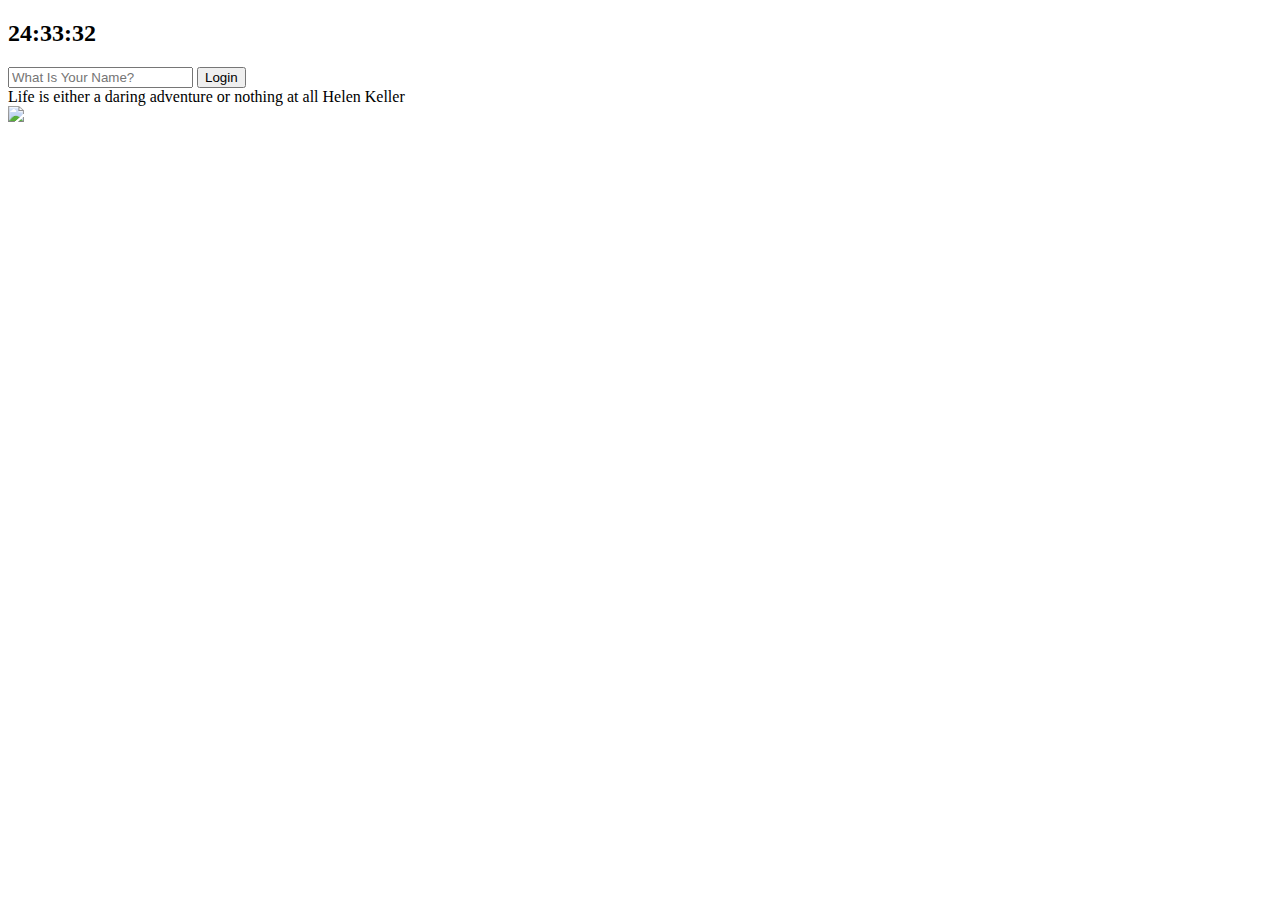
==== momentum/index.html @ b3647c24 "first commit" ====
<!DOCTYPE html>
<html lang="ko">
  <head>
    <title>Momentum App</title>
    <meta charset="UTF-8" />
    <link rel="stylesheet" href="./css/style.css" />
    <script defer src="./js/greetings.js"></script>
    <script defer src="./js/clock.js"></script>
    <script defer src="./js/quotes.js"></script>
    <script defer src="./js/background.js"></script>
  </head>
  <body>
    <h2 id="clock">
      00:00:00
    </h2>
    <form id="login__form" class="hidden">
      <input class="input" required maxlength="15" type="text" placeholder="What Is Your Name?" />
      <input type="submit" value="Login" />
    </form>
    <h1 id="greeting" class="hidden">
    </h1>
    <div class="quotes">
      <span></span>
      <span></span>
    </div>
  </body>
</html>
---- momentum/css/style.css ----
/* * {
  margin: 0;
}
html,
body {
  width: 100%;
  height: 100%;
} */


.hidden{
  display: none;
}
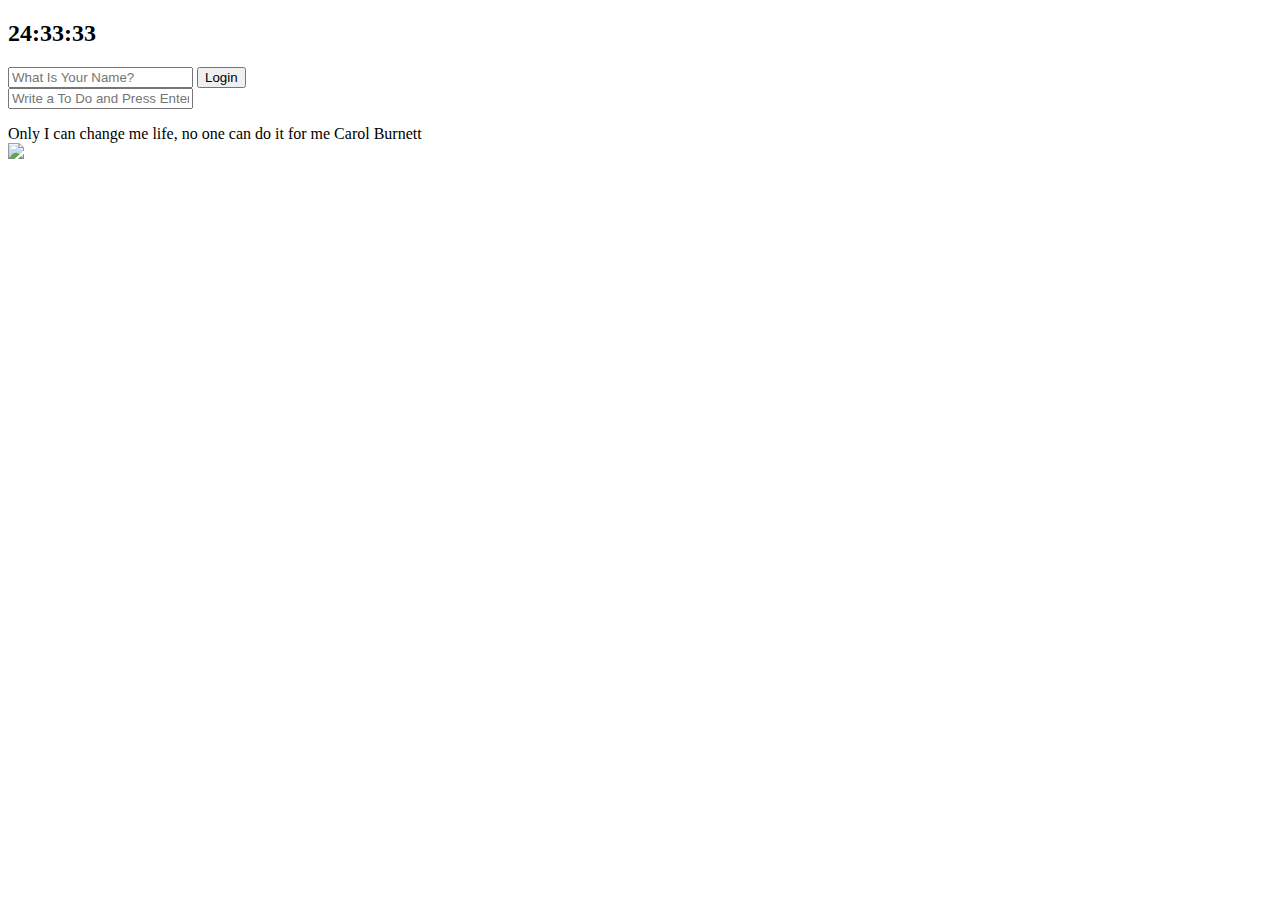
==== commit b175ae27: "마크업 업데이트" ====
--- a/momentum/index.html
+++ b/momentum/index.html
@@ -8,6 +8,8 @@
     <script defer src="./js/clock.js"></script>
     <script defer src="./js/quotes.js"></script>
     <script defer src="./js/background.js"></script>
+    <script defer src="./js/todo.js"></script>
+    <script defer src="./js/weather.js"></script>
   </head>
   <body>
     <h2 id="clock">
@@ -19,7 +21,15 @@
     </form>
     <h1 id="greeting" class="hidden">
     </h1>
+    <form id = "todo-form">
+      <input type="text" placeholder="Write a To Do and Press Enter" required />
+    </form>
+    <ul id = "todo-list"></ul>
     <div class="quotes">
+      <span></span>
+      <span></span>
+    </div>
+    <div id="weather">
       <span></span>
       <span></span>
     </div>
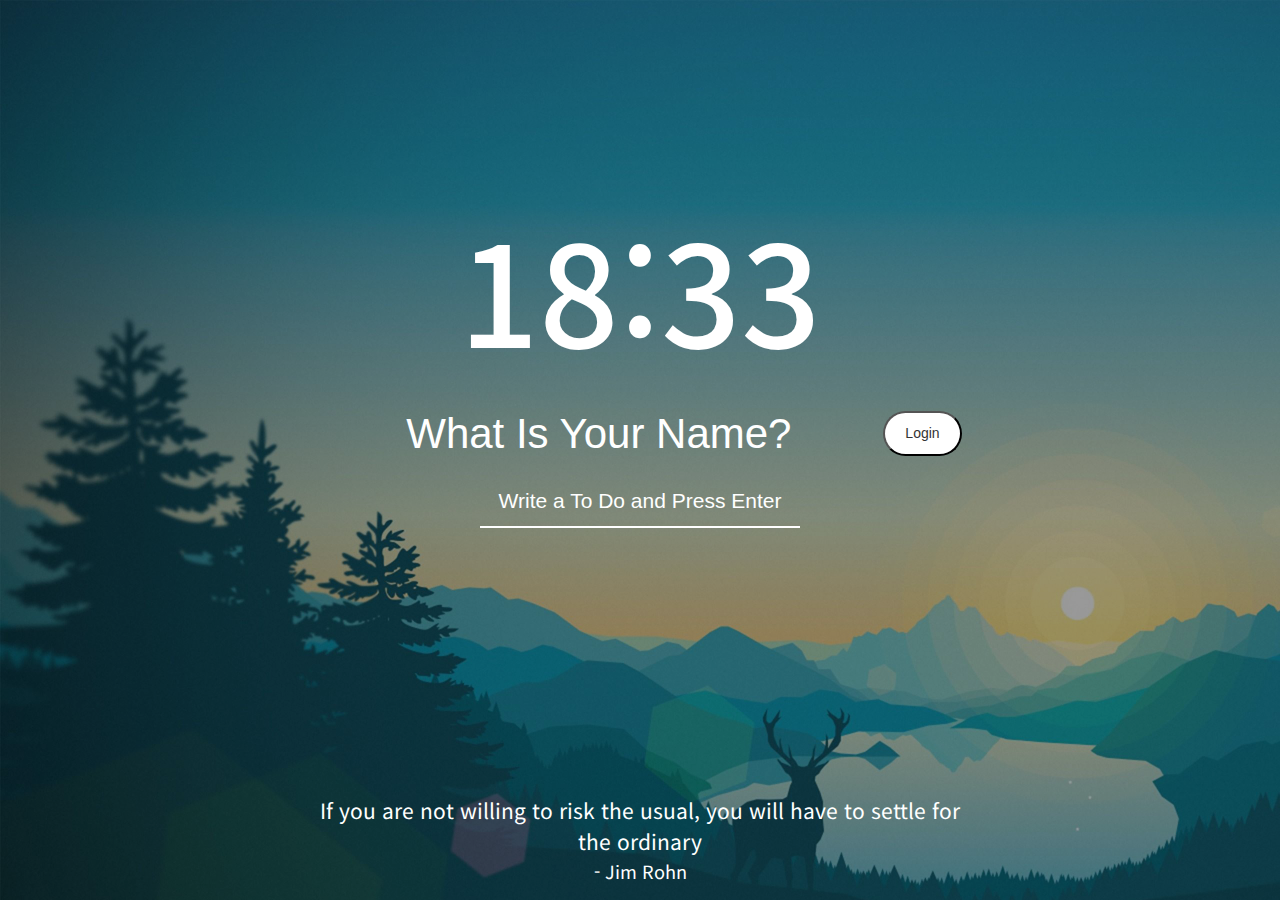
==== commit aabe8949: "1008 commit" ====
--- a/momentum/index.html
+++ b/momentum/index.html
@@ -12,27 +12,30 @@
     <script defer src="./js/weather.js"></script>
   </head>
   <body>
-    <h2 id="clock">
-      00:00:00
-    </h2>
-    <form id="login__form" class="hidden">
-      <input class="input" required maxlength="15" type="text" placeholder="What Is Your Name?" />
-      <input type="submit" value="Login" />
-    </form>
-    <h1 id="greeting" class="hidden">
-    </h1>
-    <form id = "todo-form">
-      <input type="text" placeholder="Write a To Do and Press Enter" required />
-    </form>
-    <ul id = "todo-list"></ul>
-    <div class="quotes">
-      <span></span>
-      <span></span>
+    <div class="wrap">
+      <h2 id="clock">
+        00:00:00
+      </h2>
+      <form id="login__form" class="hidden">
+        <input class="input" required maxlength="15" type="text" placeholder="What Is Your Name?" />
+        <input type="submit" value="Login" />
+      </form>
+      <h1 id="greeting" class="hidden">
+      </h1>
+      <form id = "todo-form">
+        <input type="text" placeholder="Write a To Do and Press Enter" required />
+      </form>
+      <ul id = "todo-list"></ul>
+      <div class="quotes">
+        <span></span>
+        <span></span>
+      </div>
+      <div id="weather">
+        <span></span>
+        <span></span>
+      </div>
     </div>
-    <div id="weather">
-      <span></span>
-      <span></span>
-    </div>
+    <div class="bg"></div>
   </body>
 </html>
 
--- a/momentum/css/style.css
+++ b/momentum/css/style.css
@@ -1,15 +1,155 @@
-/* * {
-  margin: 0;
-}
+@import url(./reset.css);
+
 html,
 body {
   width: 100%;
   height: 100%;
-} */
+  box-sizing: border-box;
+}
 
+body{
+  display: flex;
+  justify-content: center;
+  /* align-items: center; */
+  background-size: cover;
+  color:#fff;
+  position: relative;
+  z-index: 0;
+  font-family: 'Noto Sans KR', sans-serif;
+}
+
+.bg{
+  position: absolute;
+  width: 100%;
+  height: 100%;
+  background-color: rgba(0, 0, 0, 0.4);
+}
+
+.wrap{
+  width: 100%;
+  height: 100%;
+  text-align: center;
+  z-index: 2;
+  display: flex;
+  flex-direction: column;
+  justify-content: center;
+  position: relative;
+}
 
 .hidden{
   display: none;
 }
 
+#clock{
+  font-size: 10em;
+  font-weight: 500;
+}
 
+#greeting{
+  font-size: 4em;
+  font-weight: 400;
+}
+
+input[type=submit]{
+  background-color: #fff;
+  padding: 10px 20px;
+  border-radius: 30px;
+}
+
+#todo-form input[type=text]{
+  outline: none;
+  padding: 10px;
+  background-color: transparent;
+  border: none;
+  border-bottom: 2px solid #fff;
+  color:#fff;
+  width: 300px;
+  font-size: 1.5em;
+}
+
+#todo-form input[type=text]:focus{
+  border-bottom: 2px solid #fff;
+}
+
+.input,.input:focus{
+  border: none;
+  outline: none;
+  padding: 10px;
+  background-color: transparent;
+  border: none;
+  color:#fff;
+  font-size: 3em;
+}
+
+#todo-form input[type=text]::placeholder, .input::placeholder{
+  color:#fff;
+  text-align: center;
+}
+
+#todo-list{
+  margin: 20px auto;
+  width: 300px;
+  height: 150px;
+  overflow-y: scroll;
+}
+
+#todo-list::-webkit-scrollbar {
+  width: 8px; 
+}
+
+#todo-list::-webkit-scrollbar-thumb {
+  height: 30%;
+  background: #ffffff;
+  border-radius: 10px;
+}
+
+#todo-list::-webkit-scrollbar-track {
+  background: transparent; 
+}
+
+#todo-list li{
+  font-size: 1.3em;
+  display: flex;
+  justify-content: space-between;
+  border-bottom: 1px solid #fff;
+  margin-bottom: 10px;
+  padding: 5px 10px;
+}
+
+#todo-list li button{
+  color:#000;
+  background-color: rgba(255, 255, 255, 0.5);
+  font-weight: 300;
+  padding: 1px 15px;
+  border-radius: 40px;
+  margin-bottom: 2px;
+  transition: 0.2s ease-in;
+}
+
+#todo-list li button:hover{
+  background-color: #fff;
+}
+
+.quotes{
+  position: absolute;
+  left: 50%;
+  bottom: 15px;
+  transform: translateX(-50%);
+}
+
+.quotes span:first-child{
+  display: block;
+  font-size: 1.5em;
+  font-weight: 400;
+}
+
+.quotes span:last-child{
+  font-size: 1.3em;
+  font-weight: 400;
+}
+
+#weather{
+  position: absolute;
+  right: 10px;
+  top:10px;
+}